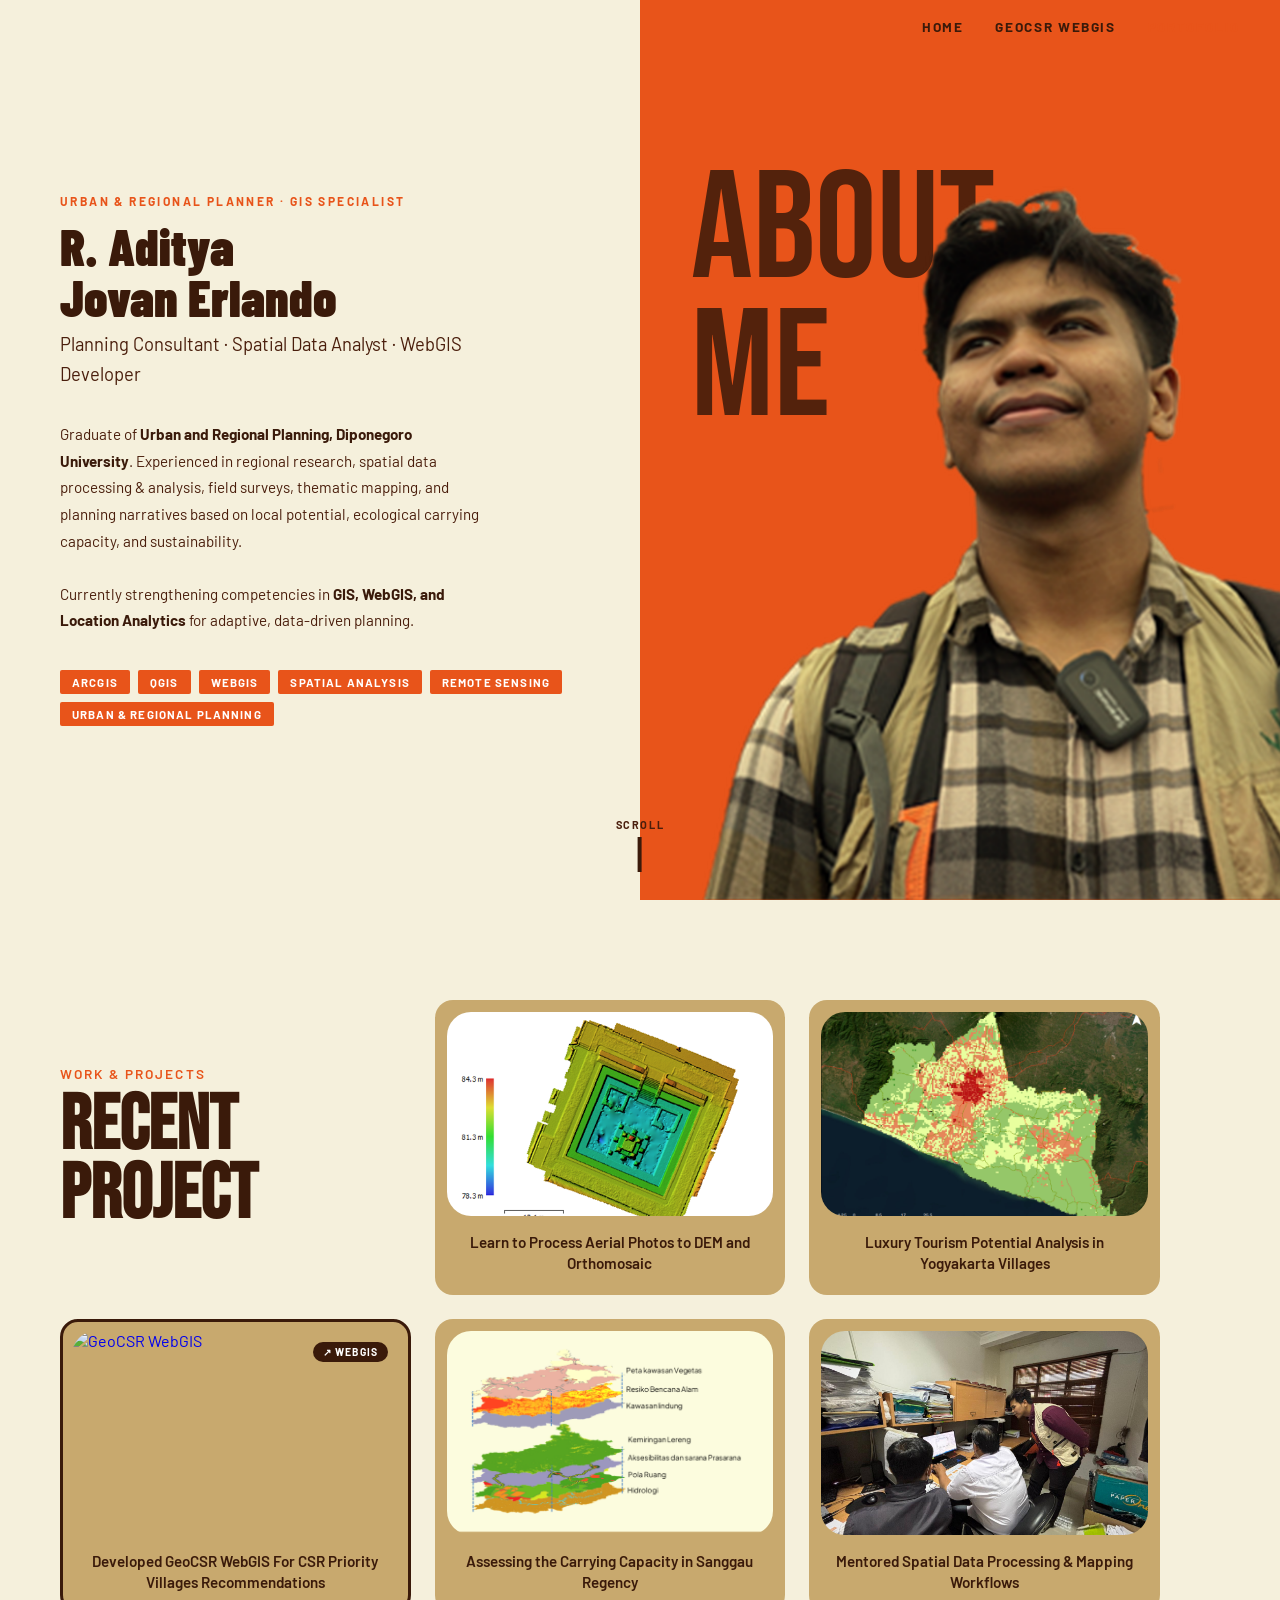
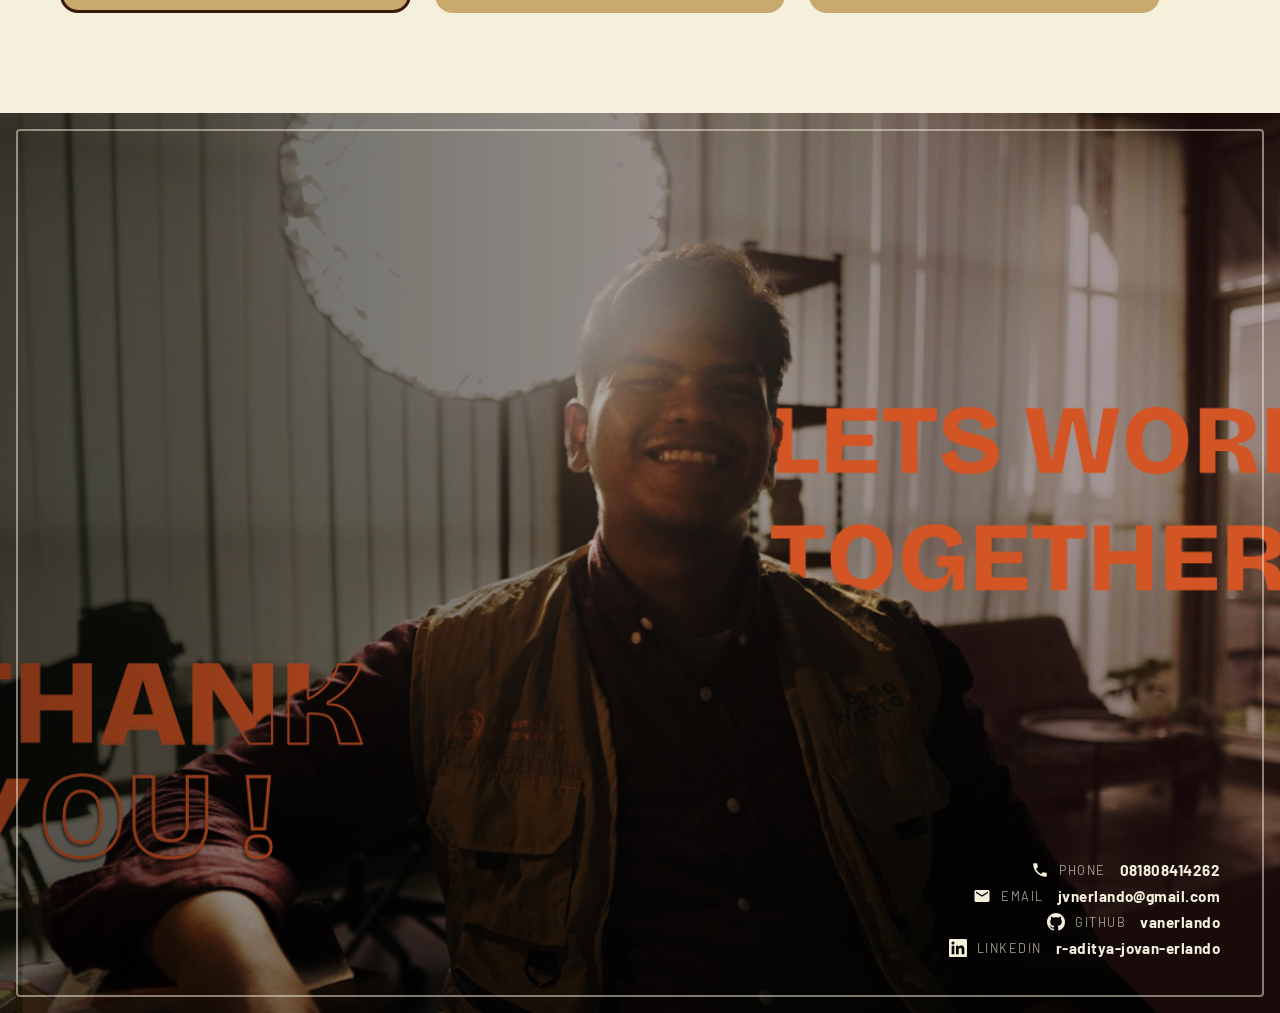
==== Portofolio.html @ 6abd7d07 "Add files via upload" ====
<!DOCTYPE html>
<html lang="en">
<head>
  <meta charset="UTF-8" />
  <meta name="viewport" content="width=device-width, initial-scale=1.0"/>
  <title>R. Aditya Jovan Erlando — Portfolio</title>

  <!-- Google Fonts -->
  <link rel="preconnect" href="https://fonts.googleapis.com">
  <link rel="preconnect" href="https://fonts.gstatic.com" crossorigin>
  <link href="https://fonts.googleapis.com/css2?family=Bebas+Neue&family=Barlow:ital,wght@0,400;0,600;0,700;0,900;1,400&family=Barlow+Condensed:wght@700;900&display=swap" rel="stylesheet">

  <!-- Stylesheet -->
  <link rel="stylesheet" href="css/Portofolio.css">
</head>
<body>

  <!-- ─── NAVIGATION ─── -->
  <nav id="main-nav">
    <a href="index.html">Home</a>
    <a href="geocsr-app/Map_page.html" target="_blank">GeoCSR WebGIS</a>
    <a href="Portofolio.html" class="active">Portofolio</a>
  </nav>

  <!-- ─── SECTION 1: HERO ─── -->
  <section id="home">
    <div class="hero-left">
      <p class="hero-label">Urban &amp; Regional Planner · GIS Specialist</p>
      <h1 class="hero-name">R. Aditya<br>Jovan Erlando</h1>
      <p class="hero-title">Planning Consultant · Spatial Data Analyst · WebGIS Developer</p>
      <p class="hero-bio">
        Graduate of <strong>Urban and Regional Planning, Diponegoro University</strong>.
        Experienced in regional research, spatial data processing &amp; analysis, field surveys,
        thematic mapping, and planning narratives based on local potential, ecological
        carrying capacity, and sustainability.<br><br>
        Currently strengthening competencies in <strong>GIS, WebGIS, and Location Analytics</strong>
        for adaptive, data-driven planning.
      </p>
      <div class="hero-skills">
        <span class="skill-tag">ArcGIS</span>
        <span class="skill-tag">QGIS</span>
        <span class="skill-tag">WebGIS</span>
        <span class="skill-tag">Spatial Analysis</span>
        <span class="skill-tag">Remote Sensing</span>
        <span class="skill-tag">Urban & Regional Planning</span>
      </div>
    </div>

    <div class="hero-right">
      <div class="hero-big-text">About<br>me</div>
      <img
        src="assets/about-me- jovan kosong.png"
        alt="R. Aditya Jovan Erlando"
        class="hero-photo"
      />
    </div>

    

    <div class="scroll-hint">
      <span>Scroll</span>
      <div class="scroll-arrow"></div>
    </div>
  </section>

  <!-- ─── SECTION 2: RECENT PROJECTS ─── -->
  <section id="portfolio">
    <div class="projects-grid">
      
      <div class="section-header">
        <div>
          <p class="section-subtitle">Work &amp; Projects</p>
          <h2 class="section-title">Recent<br>Project</h2>
        </div>
      </div>

      <div class="project-card">
        <img src="assets/Learn to Process Aerial Photos to DEM and Orthomosaic.png" alt="Aerial Photos DEM" class="project-card-img" />
        <div class="project-card-label">Learn to Process Aerial Photos to DEM and Orthomosaic</div>
      </div>

      <div class="project-card">
        <img src="assets/Luxury Tourism Potential Analysis in Yogyakarta Villages.png" alt="Luxury Tourism Yogyakarta" class="project-card-img" />
        <div class="project-card-label">Luxury Tourism Potential Analysis in Yogyakarta Villages</div>
      </div>

      <a href="geocsr-app/Map_page.html" class="project-card featured" target="_blank">
        <img src="assets/Developed GeoCSR WebGIS For CSR Priority Villages Recommendations.png" alt="GeoCSR WebGIS" class="project-card-img" />
        <div class="project-card-label">Developed GeoCSR WebGIS For CSR Priority Villages Recommendations</div>
      </a>

      <div class="project-card">
        <img src="assets/Assesing the Carrying Capacity in Sanggau Regency.png" alt="Carrying Capacity Sanggau" class="project-card-img" />
        <div class="project-card-label">Assessing the Carrying Capacity in Sanggau Regency</div>
      </div>

      <div class="project-card">
        <img src="assets/Mentored Spatial Data Processing & Mapping Workflows.jpeg" alt="Mentored Spatial Data" class="project-card-img" />
        <div class="project-card-label">Mentored Spatial Data Processing &amp; Mapping Workflows</div>
      </div>

    </div>
  </section>

  <!-- ─── SECTION 3: CTA / CONTACT ─── -->
  <section id="contact">
    <img
      src="assets/Page CTA Lets Work Together thankyou.png"
      alt="Lets Work Together"
      class="cta-bg"
    />
    <div class="cta-overlay"></div>
    <div class="cta-border"></div>

    <div class="cta-content">
      <div class="cta-top-right">
        <div class="cta-headline"><br></div>
      </div>

      <div class="cta-bottom">
        <div class="thank-you">
          <div><span class="th"></span><span class="ank"></span></div>
          <div><span class="y"></span><span class="ou"></span><span class="excl"></span></div>
        </div>

        <div class="contact-links">
          <a href="tel:081808414262" class="contact-item">
            <svg class="contact-icon" viewBox="0 0 24 24">
              <path d="M6.6 10.8c1.4 2.8 3.8 5.1 6.6 6.6l2.2-2.2c.3-.3.7-.4 1-.2 1.1.4 2.3.6 3.6.6.6 0 1 .4 1 1V20c0 .6-.4 1-1 1-9.4 0-17-7.6-17-17 0-.6.4-1 1-1h3.5c.6 0 1 .4 1 1 0 1.3.2 2.5.6 3.6.1.3 0 .7-.2 1L6.6 10.8z"/>
            </svg>
            <span class="contact-label">Phone</span>
            <span class="contact-value">081808414262</span>
          </a>

          <a href="mailto:jvnerlando@gmail.com" class="contact-item">
            <svg class="contact-icon" viewBox="0 0 24 24">
              <path d="M20 4H4c-1.1 0-2 .9-2 2v12c0 1.1.9 2 2 2h16c1.1 0 2-.9 2-2V6c0-1.1-.9-2-2-2zm0 4l-8 5-8-5V6l8 5 8-5v2z"/>
            </svg>
            <span class="contact-label">Email</span>
            <span class="contact-value">jvnerlando@gmail.com</span>
          </a>

          <a href="https://github.com/vanerlando" target="_blank" class="contact-item">
            <svg class="contact-icon" viewBox="0 0 24 24">
              <path d="M12 0C5.37 0 0 5.37 0 12c0 5.31 3.435 9.795 8.205 11.385.6.105.825-.255.825-.57 0-.285-.015-1.23-.015-2.235-3.015.555-3.795-.735-4.035-1.41-.135-.345-.72-1.41-1.23-1.695-.42-.225-1.02-.78-.015-.795.945-.015 1.62.87 1.845 1.23 1.08 1.815 2.805 1.305 3.495.99.105-.78.42-1.305.765-1.605-2.67-.3-5.46-1.335-5.46-5.925 0-1.305.465-2.385 1.23-3.225-.12-.3-.54-1.53.12-3.18 0 0 1.005-.315 3.3 1.23.96-.27 1.98-.405 3-.405s2.04.135 3 .405c2.295-1.56 3.3-1.23 3.3-1.23.66 1.65.24 2.88.12 3.18.765.84 1.23 1.905 1.23 3.225 0 4.605-2.805 5.625-5.475 5.925.435.375.81 1.095.81 2.22 0 1.605-.015 2.895-.015 3.3 0 .315.225.69.825.57A12.02 12.02 0 0 0 24 12c0-6.63-5.37-12-12-12z"/>
            </svg>
            <span class="contact-label">Github</span>
            <span class="contact-value">vanerlando</span>
          </a>

          <a href="https://www.linkedin.com/in/r-aditya-jovan-erlando-5210a2207" target="_blank" class="contact-item">
            <svg class="contact-icon" viewBox="0 0 24 24">
              <path d="M20.447 20.452h-3.554v-5.569c0-1.328-.027-3.037-1.852-3.037-1.853 0-2.136 1.445-2.136 2.939v5.667H9.351V9h3.414v1.561h.046c.477-.9 1.637-1.85 3.37-1.85 3.601 0 4.267 2.37 4.267 5.455v6.286zM5.337 7.433a2.062 2.062 0 0 1-2.063-2.065 2.064 2.064 0 1 1 2.063 2.065zm1.782 13.019H3.555V9h3.564v11.452zM22.225 0H1.771C.792 0 0 .774 0 1.729v20.542C0 23.227.792 24 1.771 24h20.451C23.2 24 24 23.227 24 22.271V1.729C24 .774 23.2 0 22.222 0h.003z"/>
            </svg>
            <span class="contact-label">LinkedIn</span>
            <span class="contact-value">r-aditya-jovan-erlando</span>
          </a>
        </div>
      </div>
    </div>
  </section>

  <!-- Script -->
  <script src="js/Portofolio.js"></script>
</body>
</html>
---- css/Portofolio.css ----
/* ============================================================
   style.css — R. Aditya Jovan Erlando Portfolio
   ============================================================ */

*, *::before, *::after {
  box-sizing: border-box;
  margin: 0;
  padding: 0;
}

:root {
  --orange: #E8541A;
  --dark-orange: #C04010;
  --cream: #F5F0DC;
  --dark-brown: #3A1A0A;
  --brown-text: #4A1E0C;
  --card-bg: #C8A96E;
  --card-bg-light: #D4B882;
  --dark-green: #1A2A1A;
}

html {
  scroll-behavior: smooth;
}

body {
  font-family: 'Barlow', sans-serif;
  background: var(--cream);
  color: var(--dark-brown);
  overflow-x: hidden;
}

/* ─── NAVIGATION ─── */
nav {
  position: fixed;
  top: 0;
  right: 0;
  z-index: 100;
  padding: 18px 40px;
  display: flex;
  gap: 32px;
  align-items: center;
}

nav a {
  font-family: 'Barlow', sans-serif;
  font-weight: 700;
  font-size: 0.85rem;
  letter-spacing: 0.12em;
  text-transform: uppercase;
  color: var(--dark-brown);
  text-decoration: none;
  position: relative;
  transition: color 0.2s;
}

nav a::after {
  content: '';
  position: absolute;
  bottom: -3px;
  left: 0;
  width: 0;
  height: 2px;
  background: var(--orange);
  transition: width 0.3s;
}

nav a:hover         { color: var(--orange); }
nav a:hover::after  { width: 100%; }
nav a.active        { color: var(--orange); }
nav a.active::after { width: 100%; }

nav.on-dark a       { color: var(--cream); }
nav.on-dark a:hover { color: var(--orange); }

/* ─── HERO SECTION ─── */
#home {
  position: relative;
  width: 100%;
  height: 100vh;
  min-height: 600px;
  display: flex;
  overflow: hidden;
  background: var(--cream);
}

.hero-left {
  width: 50%;
  height: 100%;
  background: var(--cream);
  display: flex;
  flex-direction: column;
  justify-content: center;
  padding: 80px 60px 60px 60px;
  position: relative;
  z-index: 2;
}

.hero-label {
  font-family: 'Barlow', sans-serif;
  font-weight: 700;
  font-size: 0.75rem;
  letter-spacing: 0.2em;
  text-transform: uppercase;
  color: var(--orange);
  margin-bottom: 12px;
}

.hero-name {
  font-family: 'Barlow Condensed', sans-serif;
  font-weight: 900;
  font-size: clamp(2.4rem, 4vw, 3.6rem);
  line-height: 1.0;
  color: var(--dark-brown);
  margin-bottom: 8px;
}

.hero-title {
  font-family: 'Barlow', sans-serif;
  font-weight: 400;
  font-size: clamp(0.95rem, 1.5vw, 1.15rem);
  color: var(--brown-text);
  margin-bottom: 32px;
  line-height: 1.6;
  max-width: 420px;
}

.hero-bio {
  font-family: 'Barlow', sans-serif;
  font-weight: 400;
  font-size: 0.95rem;
  line-height: 1.75;
  color: var(--brown-text);
  max-width: 420px;
  margin-bottom: 36px;
}

.hero-bio strong {
  font-weight: 700;
  color: var(--dark-brown);
}

.hero-skills {
  display: flex;
  flex-wrap: wrap;
  gap: 8px;
}

.skill-tag {
  background: var(--orange);
  color: white;
  font-size: 0.72rem;
  font-weight: 700;
  letter-spacing: 0.1em;
  text-transform: uppercase;
  padding: 5px 12px;
  border-radius: 2px;
}

.hero-right {
  width: 50%;
  height: 100%;
  background: var(--orange);
  position: relative;
  overflow: hidden;
}

.hero-big-text {
  position: absolute;
  top: 18%;
  left: 8%;
  font-family: 'Bebas Neue', sans-serif;
  font-size: clamp(5rem, 12vw, 10rem);
  line-height: 0.9;
  color: var(--dark-brown);
  opacity: 0.85;
  z-index: 1;
  user-select: none;
}

.hero-photo {
  position: absolute;
  bottom: 0;
  left: 50%;
  transform: translateX(-50%);
  height: 95%;
  width: auto;
  object-fit: cover;
  object-position: top center;
  z-index: 2;
}

/* ─── SCROLL HINT ─── */
.scroll-hint {
  position: absolute;
  bottom: 28px;
  left: 50%;
  transform: translateX(-50%);
  z-index: 5;
  display: flex;
  flex-direction: column;
  align-items: center;
  gap: 6px;
  animation: bounce 2s infinite;
}

.scroll-hint span {
  font-size: 0.68rem;
  font-weight: 700;
  letter-spacing: 0.15em;
  text-transform: uppercase;
  color: var(--brown-text);
}

.scroll-arrow {
  width: 4px;
  height: 35px;
  background: var(--dark-brown);
}

@keyframes bounce {
  0%, 100% { transform: translateX(-50%) translateY(0); }
  50%       { transform: translateX(-50%) translateY(6px); }
}

/* ─── PROJECTS SECTION ─── */
#portfolio {
  background: var(--cream);
  padding: 100px 60px; /* Padding kiri 60px ini adalah KUNCI agar rata dengan garis merah Hero */
  position: relative;
}

/* 1. LAYOUT GRID BARU (Berdasarkan Gambar 1 & Garis Merah) */
.projects-grid {
  display: grid;
  grid-template-columns: repeat(3, 1fr);
  gap: 24px;
  max-width: 1100px; /* Otomatis memperkecil semua kartu agar pas di layar */
  /* Kita TIDAK memakai margin: 0 auto; agar grid tetap menempel di kiri (mengikuti garis merah) */
}

.section-header {
  display: flex;
  align-items: center; /* Membuat judul sejajar secara vertikal dengan kartu di sebelahnya */
  margin-bottom: 0;
  grid-column: 1 / 2;  /* Memaksa judul selalu berada di kolom pertama */
}

.section-title {
  font-family: 'Bebas Neue', sans-serif;
  font-size: clamp(3rem, 6vw, 5.5rem);
  line-height: 0.9;
  color: var(--dark-brown);
}

.section-subtitle {
  font-size: 0.85rem;
  font-weight: 600;
  letter-spacing: 0.15em;
  text-transform: uppercase;
  color: var(--orange);
  margin-bottom: 10px;
}

/* 2. BASE KARTU PROYEK */
.project-card {
  background: var(--card-bg);
  border-radius: 18px; /* Lengkungan luar kartu normal */
  padding: 12px;       /* Ini rahasianya: memberi ruang kosong antara gambar dan tepi kartu */
  display: flex;
  flex-direction: column;
  text-decoration: none;
  cursor: pointer;
  transition: transform 0.35s cubic-bezier(0.34, 1.56, 0.64, 1), box-shadow 0.35s ease;
  position: relative;
}

.project-card:hover {
  transform: translateY(-15px); /* Lompatan diperkecil agar tidak berlebihan untuk kartu kecil */
  box-shadow: 0 25px 50px rgba(58, 26, 10, 0.25);
}

/* 3. GAMBAR LEBIH ROUNDED (Target #3) */
.project-card-img {
  width: 100%;
  aspect-ratio: 16 / 10; /* Rasio landscape agar gambar tidak kepanjangan ke bawah */
  object-fit: cover;
  display: block;
  border-radius: 24px; /* Sudut JAUH LEBIH BULAT dari kartu luarnya (24px vs 18px) */
}

/* 4. TEKS KARTU */
.project-card-label {
  padding: 16px 8px 8px; 
  font-family: 'Barlow', sans-serif;
  font-weight: 600;
  font-size: 0.95rem; /* Ukuran teks diperkecil agar proporsional dengan gambar */
  color: var(--dark-brown);
  text-align: center;
  line-height: 1.4;
  flex-grow: 1;
  display: flex;
  align-items: center;
  justify-content: center;
}

/* Featured card (GeoCSR) */
.project-card.featured {
  border: 3px solid var(--dark-brown);
  padding: 9px; /* Dikurangi 3px untuk mengimbangi tebalnya border */
}

.project-card.featured::after {
  content: '↗ WebGIS';
  position: absolute;
  top: 20px;
  right: 20px;
  background: var(--dark-brown);
  color: white;
  font-size: 0.65rem;
  font-weight: 700;
  letter-spacing: 0.1em;
  text-transform: uppercase;
  padding: 4px 10px;
  border-radius: 20px;
}

/* ─── CTA / CONTACT SECTION ─── */
#contact {
  position: relative;
  width: 100%;
  height: 100vh;
  min-height: 500px;
  overflow: hidden;
  display: flex;
  align-items: center;
  justify-content: center;
}

.cta-bg {
  position: absolute;
  inset: 0;
  width: 100%;
  height: 100%;
  object-fit: cover;
  object-position: center;
  z-index: 0;
}

.cta-overlay {
  position: absolute;
  inset: 0;
  background: linear-gradient(to right, rgba(0,0,0,0.45) 0%, rgba(0,0,0,0.1) 60%);
  z-index: 1;
}

.cta-border {
  position: absolute;
  inset: 16px;
  border: 2px solid rgba(245, 240, 220, 0.5);
  border-radius: 4px;
  z-index: 2;
  pointer-events: none;
}

.cta-content {
  position: relative;
  z-index: 3;
  width: 100%;
  height: 100%;
  display: flex;
  flex-direction: column;
  justify-content: space-between;
  padding: 56px 60px;
}


/* Contact links */
.contact-links {
  text-align: right;
  display: flex;
  flex-direction: column;
  gap: 8px;
  align-items: flex-end;
}

.contact-item {
  display: flex;
  align-items: center;
  gap: 10px;
  color: var(--cream);
  text-decoration: none;
  font-family: 'Barlow', sans-serif;
  font-weight: 600;
  font-size: 0.95rem;
  transition: color 0.2s;
  letter-spacing: 0.03em;
}

.contact-item:hover { color: var(--orange); }

.contact-label {
  font-weight: 400;
  font-size: 0.78rem;
  letter-spacing: 0.12em;
  text-transform: uppercase;
  color: rgba(245, 240, 220, 0.65);
  margin-right: 4px;
}

.contact-value { font-weight: 700; }

.contact-icon {
  width: 18px;
  height: 18px;
  fill: currentColor;
  flex-shrink: 0;
}

/* ─── RESPONSIVE ─── */
@media (max-width: 900px) {
  
  /* 1. Kurangi jarak padding agar layar HP tidak terlalu sempit */
  #portfolio { 
    padding: 60px 24px; 
  }

  /* 2. Ubah Grid 3 Kolom menjadi 1 Kolom memanjang ke bawah */
  .projects-grid {
    grid-template-columns: 1fr; 
    gap: 20px;
  }

  /* 3. Pastikan Header (Judul) mengambil lebar penuh di atas kartu pertama */
  .section-header {
    grid-column: 1 / -1;
    margin-bottom: 24px;
  }
  
  /* 4. Sesuaikan ukuran judul agar tidak terlalu raksasa di HP */
  .section-title {
    font-size: 3rem;
  }
}
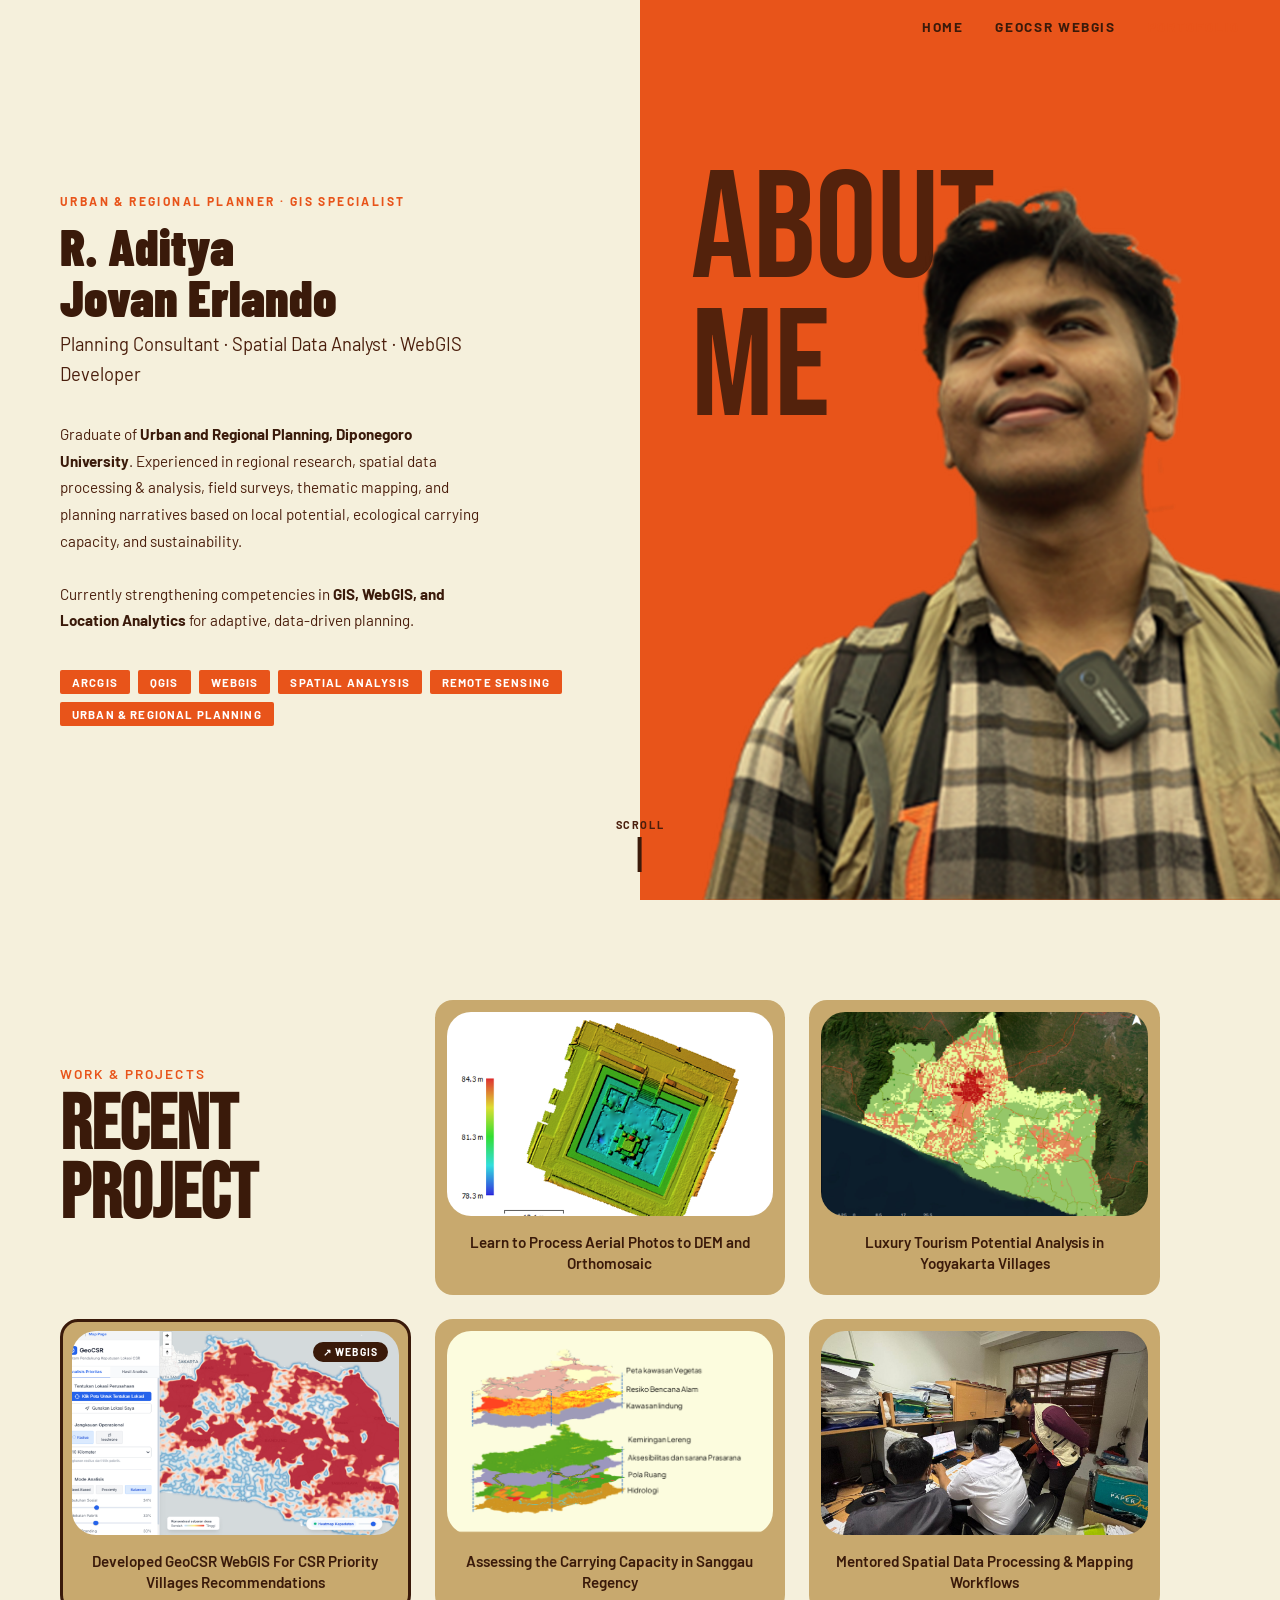
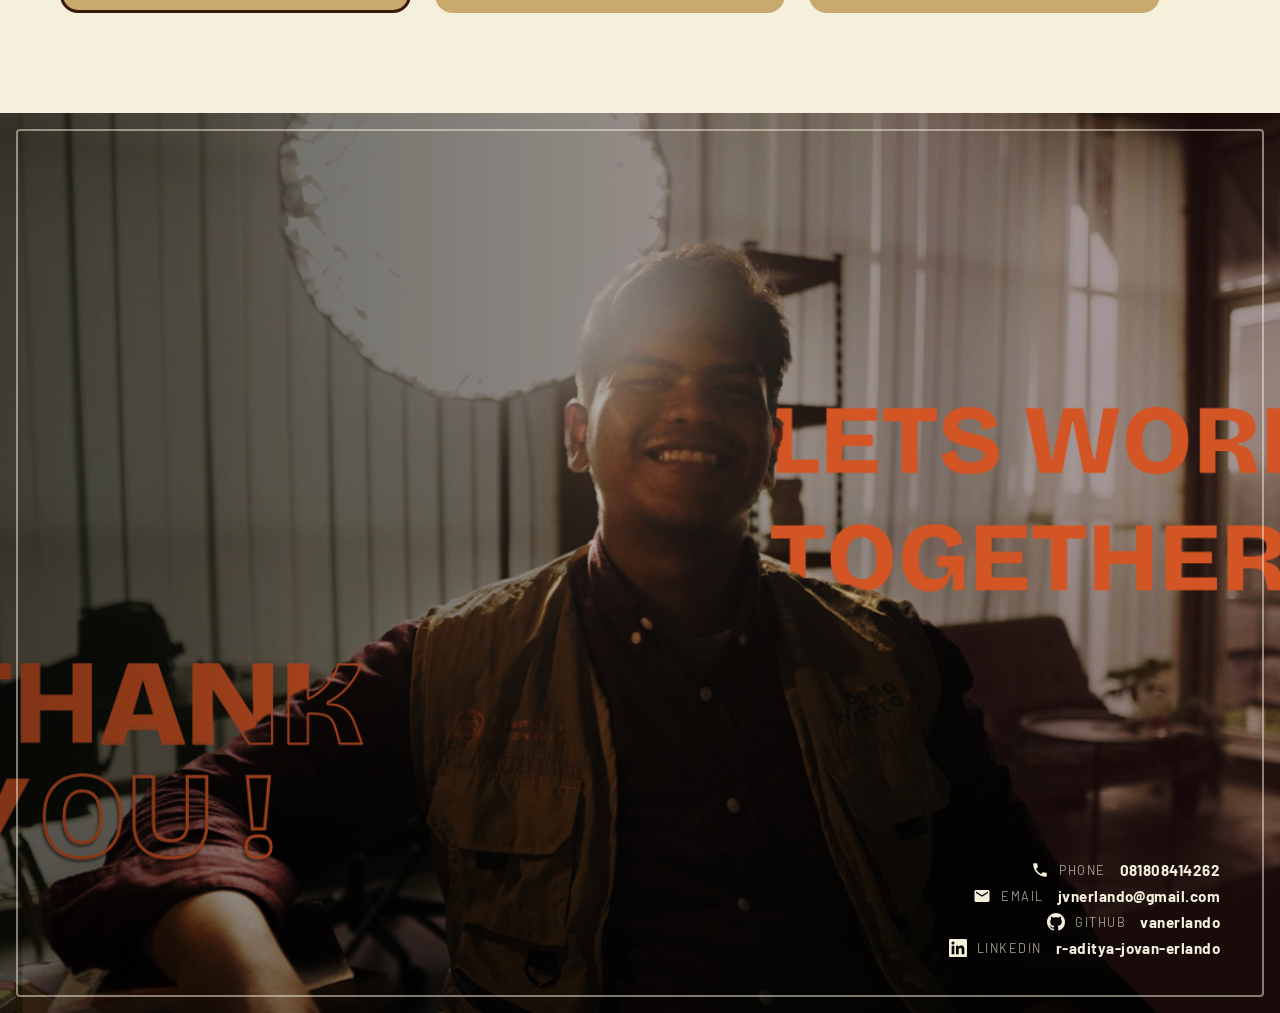
==== commit b44bb2c1: "Update Portofolio.html" ====
--- a/Portofolio.html
+++ b/Portofolio.html
@@ -85,7 +85,7 @@
       </div>
 
       <a href="geocsr-app/Map_page.html" class="project-card featured" target="_blank">
-        <img src="assets/Developed GeoCSR WebGIS For CSR Priority Villages Recommendations.png" alt="GeoCSR WebGIS" class="project-card-img" />
+        <img src="assets/Developed GeoCSR Webgis For CSR Priority Villages Recommendations.png" alt="GeoCSR WebGIS" class="project-card-img" />
         <div class="project-card-label">Developed GeoCSR WebGIS For CSR Priority Villages Recommendations</div>
       </a>
 
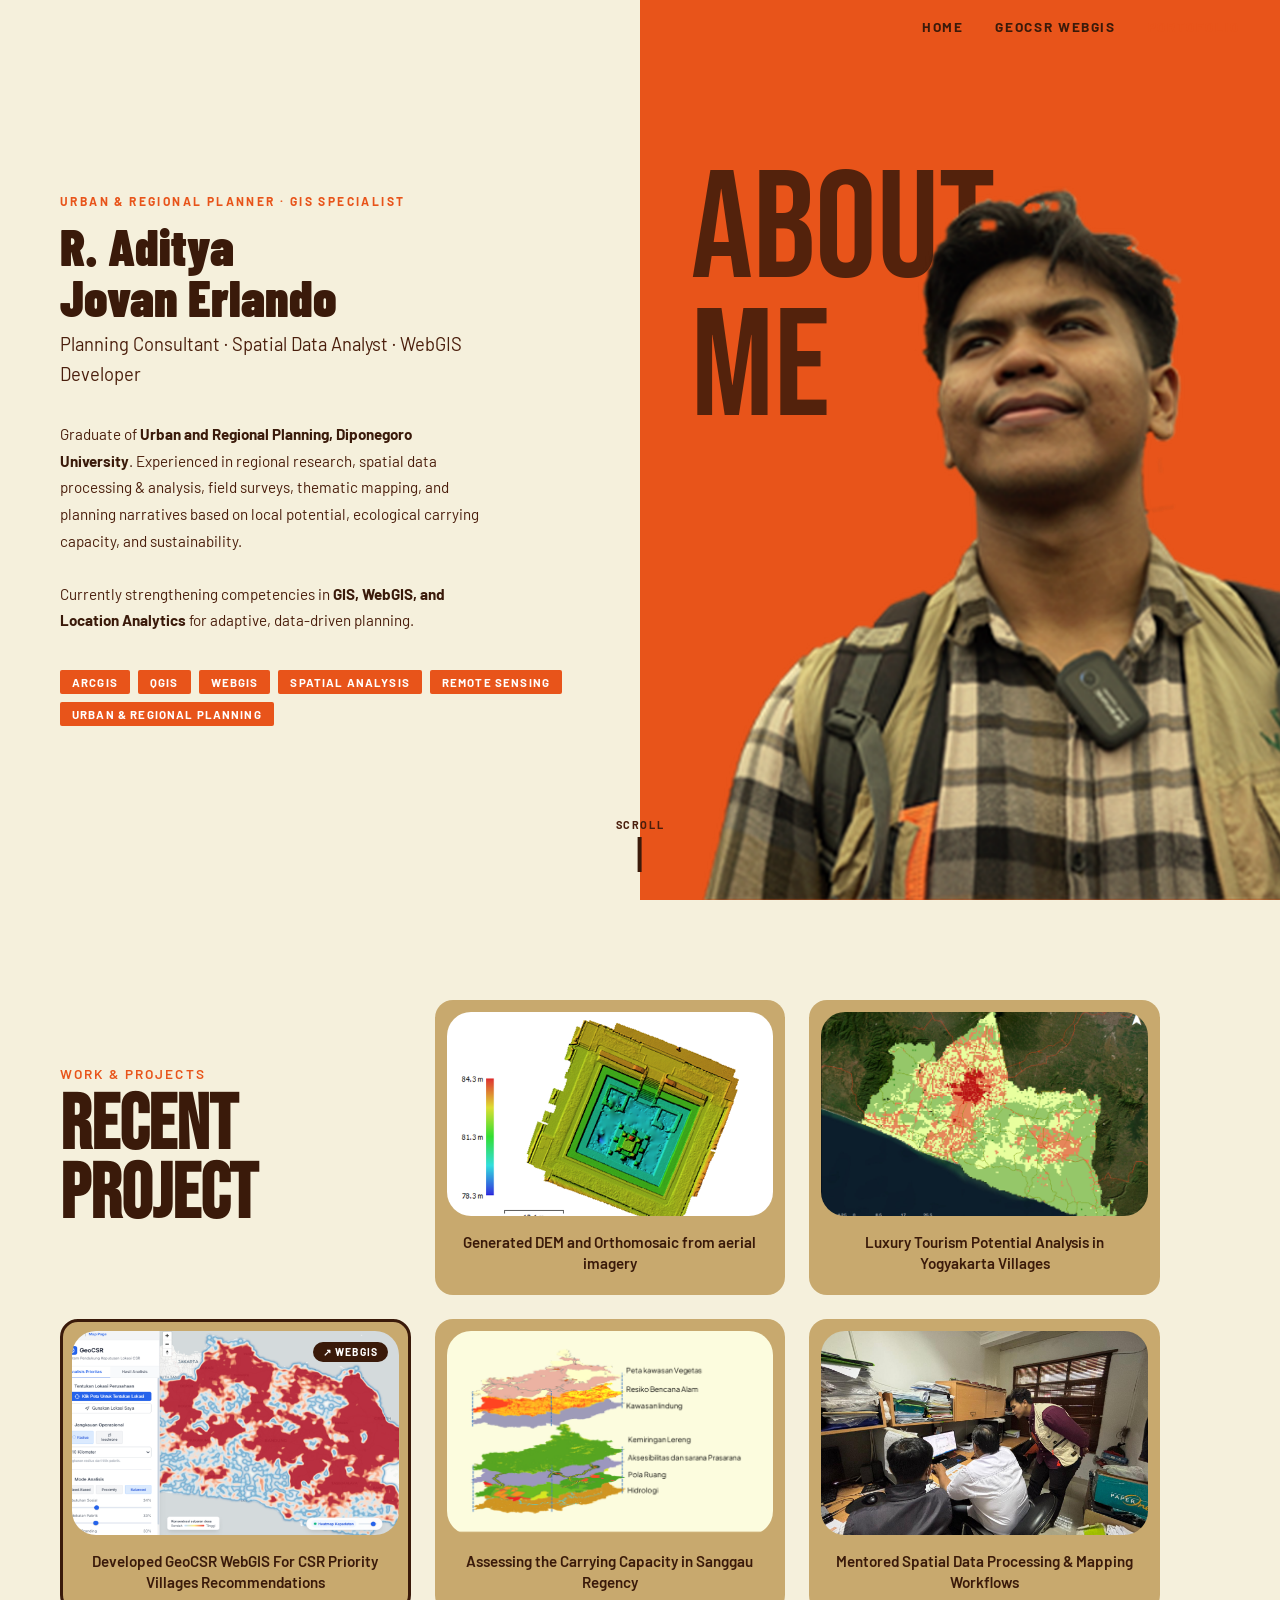
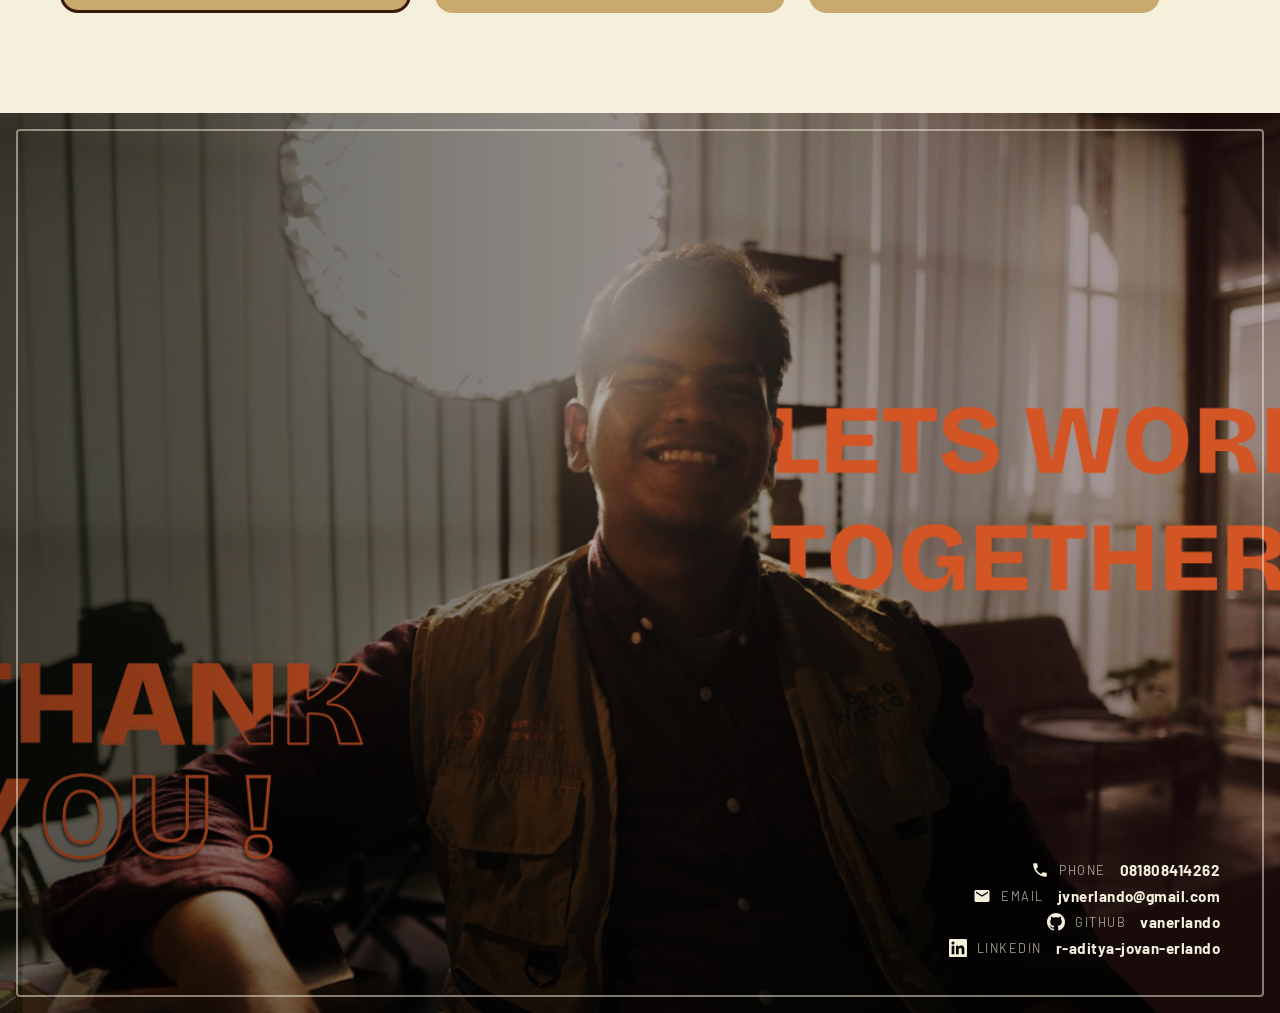
==== commit a88c4557: "Update Portofolio.html" ====
--- a/Portofolio.html
+++ b/Portofolio.html
@@ -76,7 +76,7 @@
 
       <div class="project-card">
         <img src="assets/Learn to Process Aerial Photos to DEM and Orthomosaic.png" alt="Aerial Photos DEM" class="project-card-img" />
-        <div class="project-card-label">Learn to Process Aerial Photos to DEM and Orthomosaic</div>
+        <div class="project-card-label">Generated DEM and Orthomosaic from aerial imagery</div>
       </div>
 
       <div class="project-card">
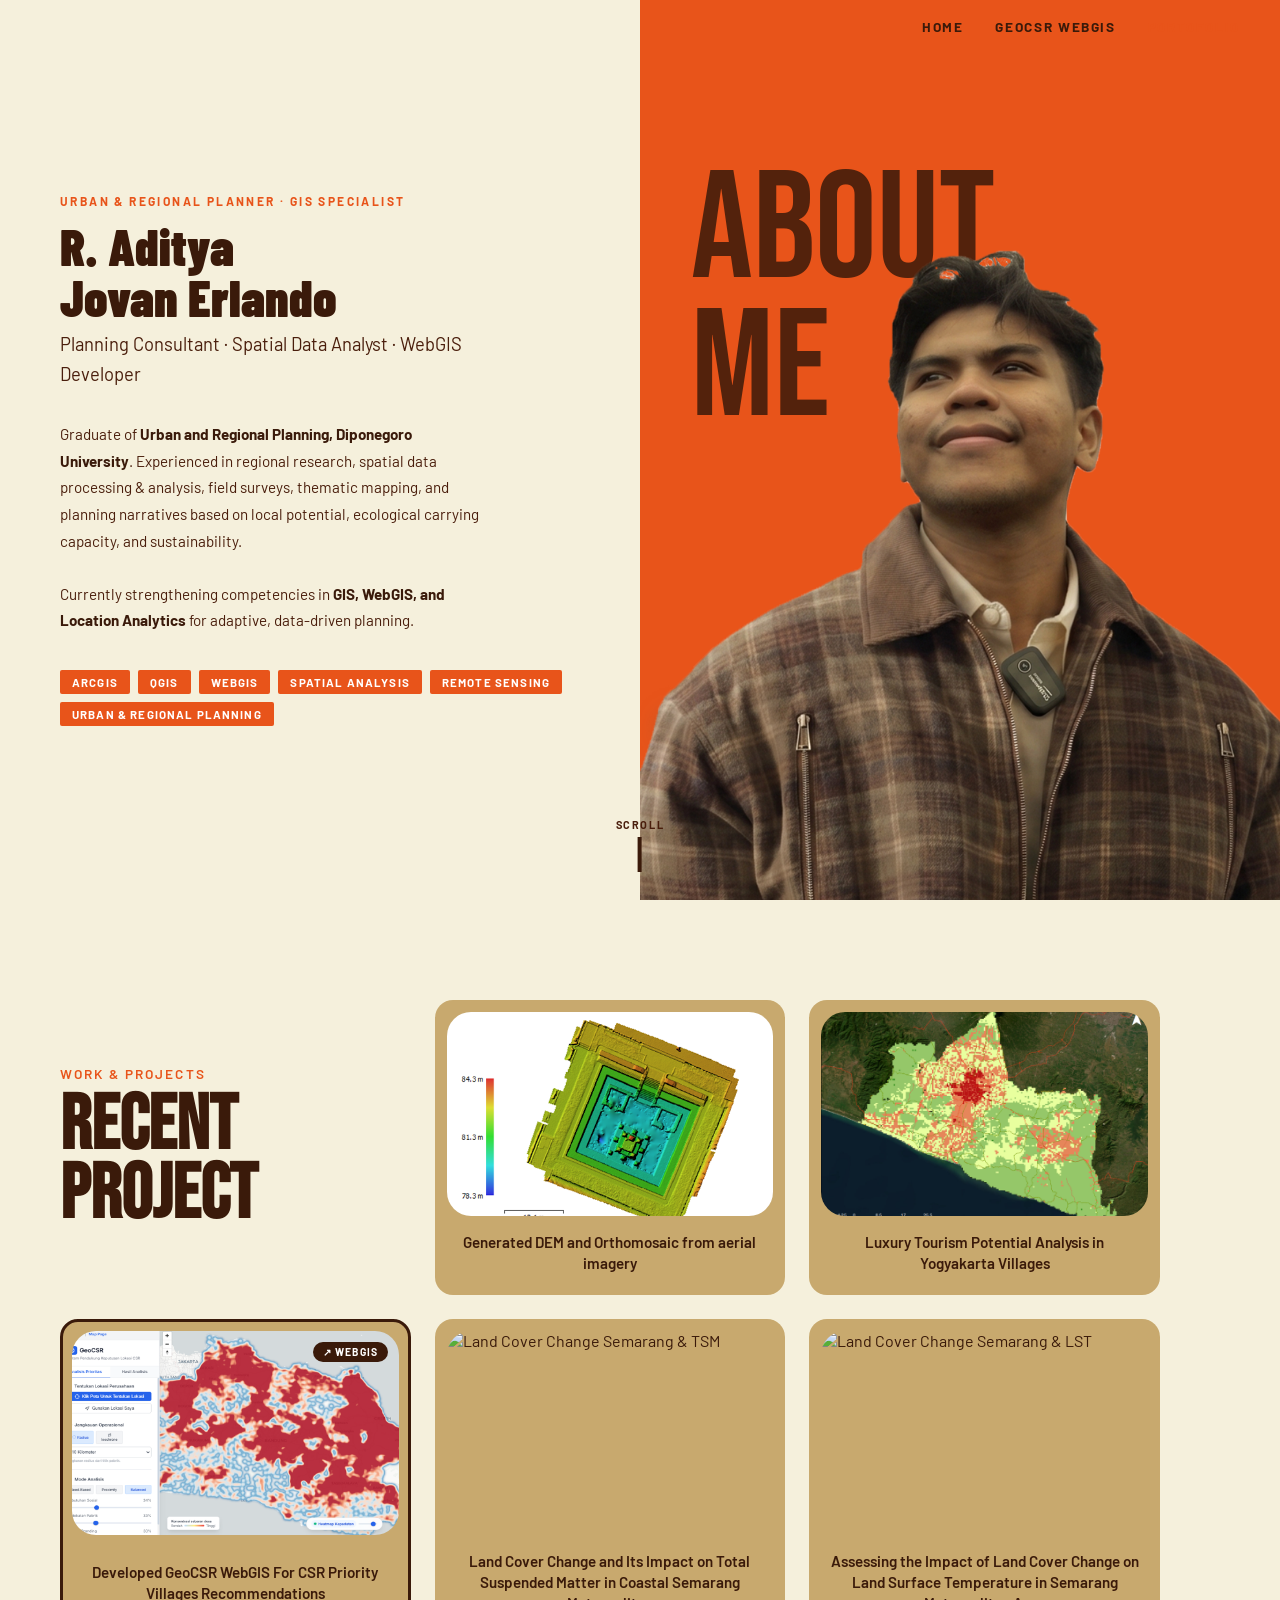
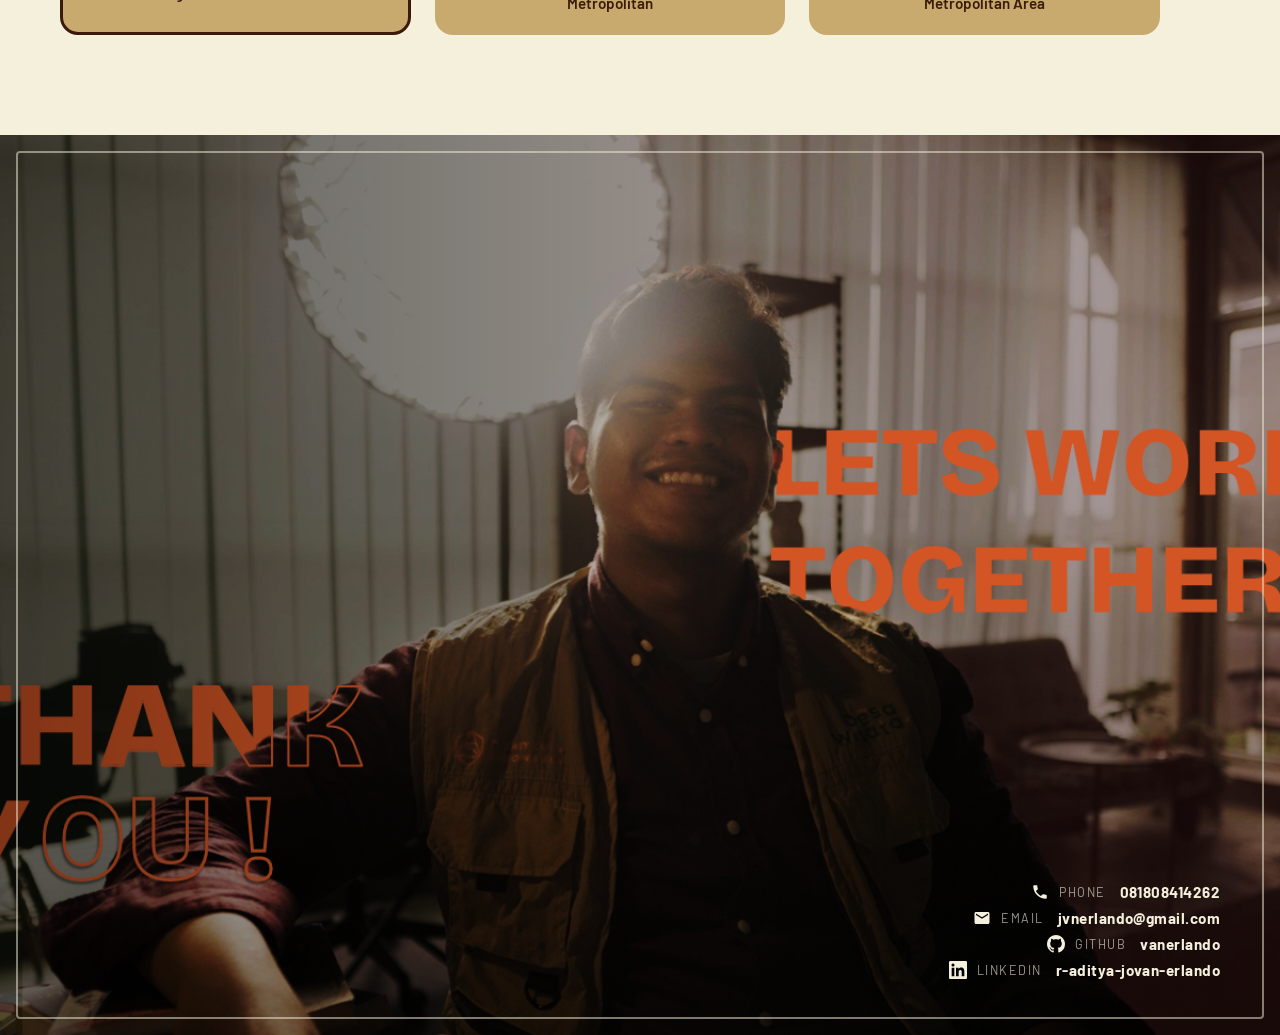
==== commit e58025ca: "Update project images and script file reference" ====
--- a/Portofolio.html
+++ b/Portofolio.html
@@ -90,13 +90,13 @@
       </a>
 
       <div class="project-card">
-        <img src="assets/Assesing the Carrying Capacity in Sanggau Regency.png" alt="Carrying Capacity Sanggau" class="project-card-img" />
-        <div class="project-card-label">Assessing the Carrying Capacity in Sanggau Regency</div>
+        <img src="assets/Land Cover Change and Its Impact on Total Suspended Matter in Coastal Semarang Metropolitan.png" alt="Land Cover Change Semarang & TSM" class="project-card-img" />
+        <div class="project-card-label">Land Cover Change and Its Impact on Total Suspended Matter in Coastal Semarang Metropolitan</div>
       </div>
 
       <div class="project-card">
-        <img src="assets/Mentored Spatial Data Processing & Mapping Workflows.jpeg" alt="Mentored Spatial Data" class="project-card-img" />
-        <div class="project-card-label">Mentored Spatial Data Processing &amp; Mapping Workflows</div>
+        <img src="assets/Assessing the Impact of Land Cover Change on Land Surface Temperature in Semarang Metropolitan Area.png" alt="Land Cover Change Semarang & LST" class="project-card-img" />
+        <div class="project-card-label">Assessing the Impact of Land Cover Change on Land Surface Temperature in Semarang Metropolitan Area</div>
       </div>
 
     </div>
@@ -161,6 +161,6 @@
   </section>
 
   <!-- Script -->
-  <script src="js/Portofolio.js"></script>
+  <script src="js/portofolio-main.js"></script>
 </body>
 </html>
